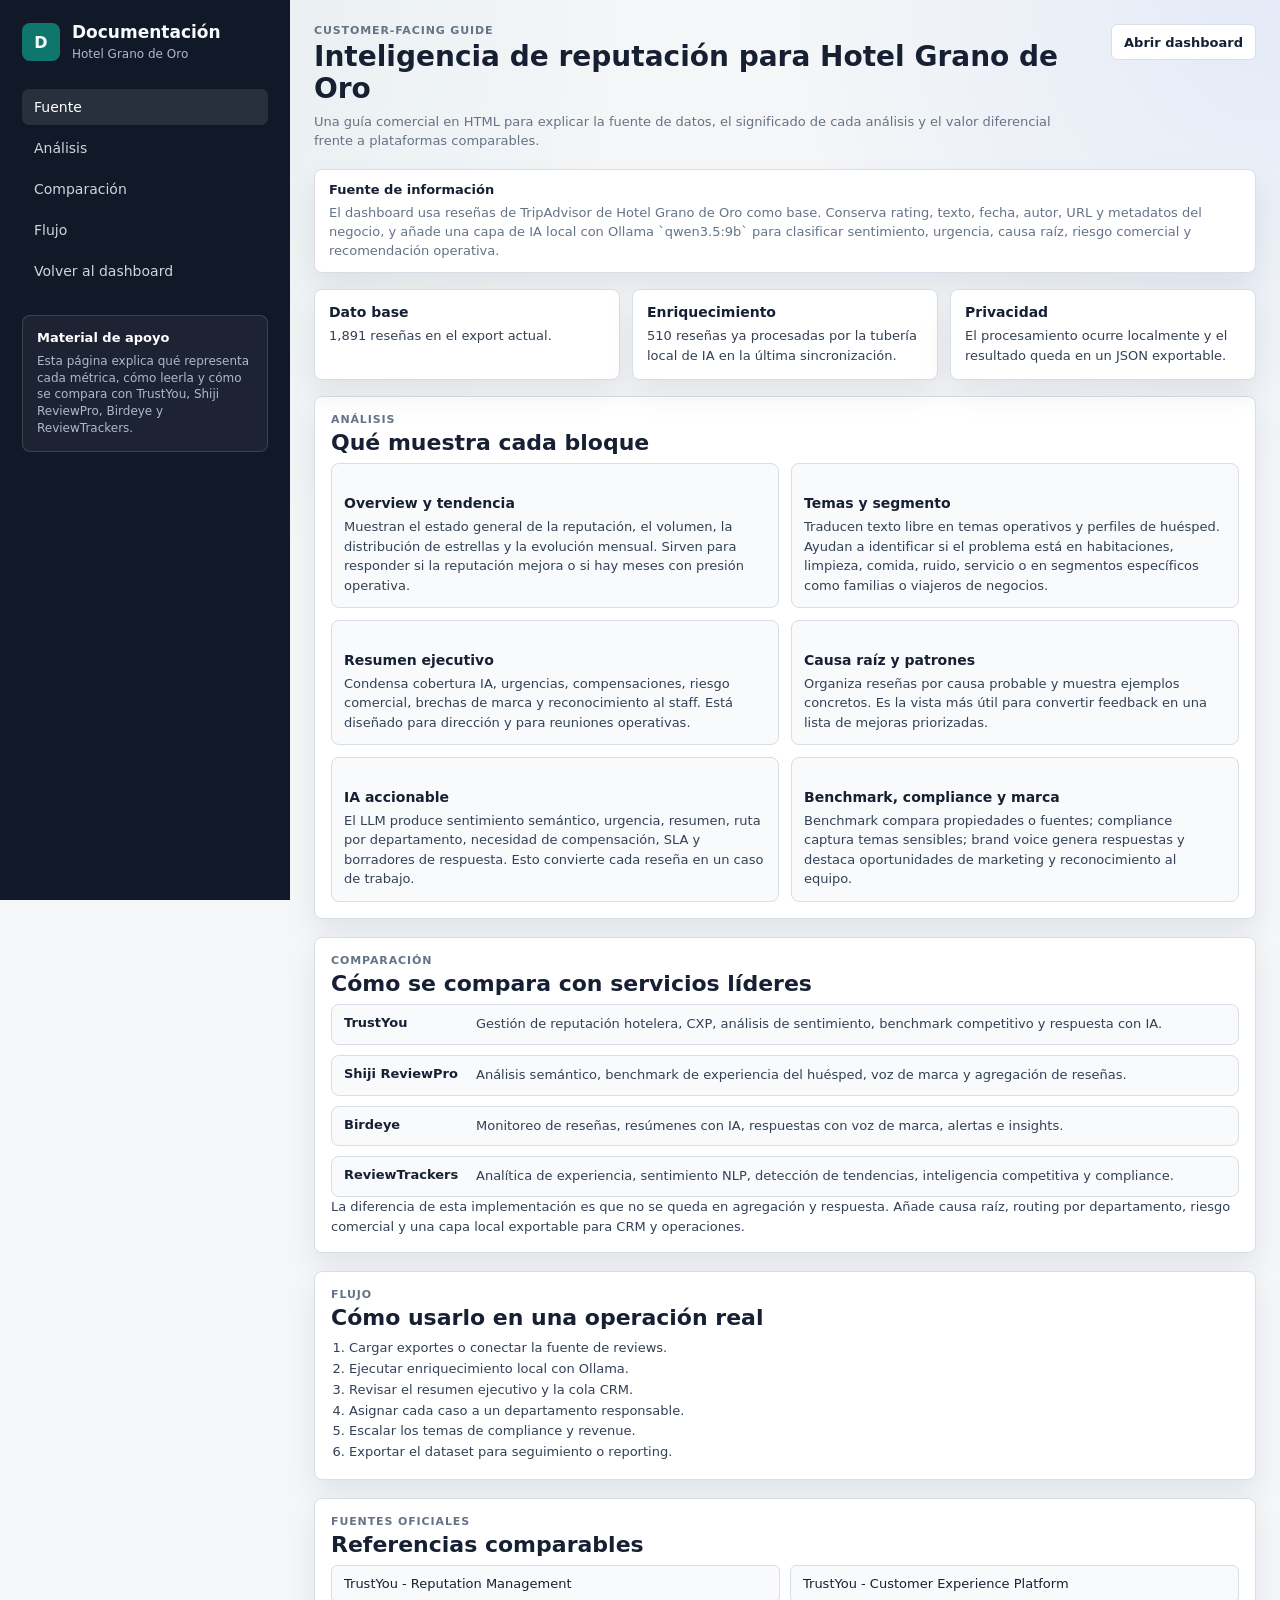
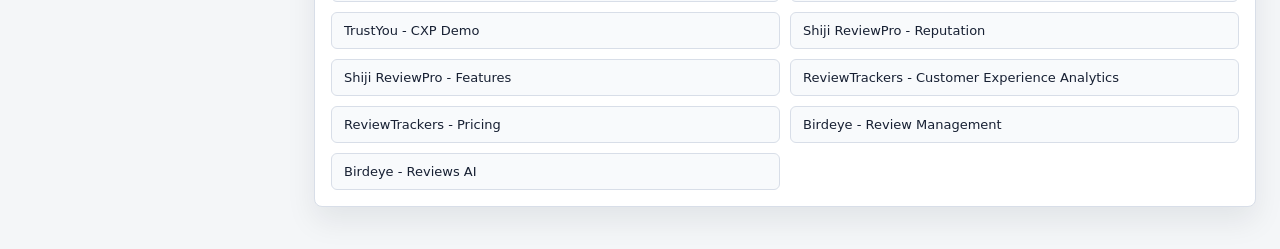
==== documentacion.html @ d66c8432 "Add public documentation page in Spanish" ====
<!doctype html>
<html lang="es">
  <head>
    <meta charset="utf-8" />
    <meta name="viewport" content="width=device-width, initial-scale=1" />
    <title>Documentación - Hotel Grano de Oro Reputation CRM</title>
    <link rel="stylesheet" href="./styles.css" />
  </head>
  <body class="docs-page">
    <aside class="sidebar docs-sidebar">
      <div class="brand">
        <div class="brand-mark">D</div>
        <div>
          <h1>Documentación</h1>
          <p>Hotel Grano de Oro</p>
        </div>
      </div>

      <nav class="nav">
        <a class="active" href="#fuente">Fuente</a>
        <a href="#analisis">Análisis</a>
        <a href="#comparacion">Comparación</a>
        <a href="#flujo">Flujo</a>
        <a href="./index.html">Volver al dashboard</a>
      </nav>

      <section class="sidebar-panel">
        <label>Material de apoyo</label>
        <p>Esta página explica qué representa cada métrica, cómo leerla y cómo se compara con TrustYou, Shiji ReviewPro, Birdeye y ReviewTrackers.</p>
      </section>
    </aside>

    <main class="app-shell docs-shell">
      <header class="topbar docs-topbar">
        <div>
          <p class="eyebrow">Customer-facing guide</p>
          <h2>Inteligencia de reputación para Hotel Grano de Oro</h2>
          <p class="page-summary">Una guía comercial en HTML para explicar la fuente de datos, el significado de cada análisis y el valor diferencial frente a plataformas comparables.</p>
        </div>
        <div class="topbar-actions">
          <a class="inline-link" href="./index.html">Abrir dashboard</a>
        </div>
      </header>

      <section id="fuente" class="section-explainer">
        <strong>Fuente de información</strong>
        <p>El dashboard usa reseñas de TripAdvisor de Hotel Grano de Oro como base. Conserva rating, texto, fecha, autor, URL y metadatos del negocio, y añade una capa de IA local con Ollama `qwen3.5:9b` para clasificar sentimiento, urgencia, causa raíz, riesgo comercial y recomendación operativa.</p>
      </section>

      <section class="docs-grid">
        <article class="docs-card">
          <strong>Dato base</strong>
          <p>1,891 reseñas en el export actual.</p>
        </article>
        <article class="docs-card">
          <strong>Enriquecimiento</strong>
          <p>510 reseñas ya procesadas por la tubería local de IA en la última sincronización.</p>
        </article>
        <article class="docs-card">
          <strong>Privacidad</strong>
          <p>El procesamiento ocurre localmente y el resultado queda en un JSON exportable.</p>
        </article>
      </section>

      <section id="analisis" class="docs-section">
        <div class="docs-section-head">
          <p class="eyebrow">Análisis</p>
          <h3>Qué muestra cada bloque</h3>
        </div>

        <div class="docs-columns">
          <article class="docs-copy">
            <h4>Overview y tendencia</h4>
            <p>Muestran el estado general de la reputación, el volumen, la distribución de estrellas y la evolución mensual. Sirven para responder si la reputación mejora o si hay meses con presión operativa.</p>
          </article>
          <article class="docs-copy">
            <h4>Temas y segmento</h4>
            <p>Traducen texto libre en temas operativos y perfiles de huésped. Ayudan a identificar si el problema está en habitaciones, limpieza, comida, ruido, servicio o en segmentos específicos como familias o viajeros de negocios.</p>
          </article>
          <article class="docs-copy">
            <h4>Resumen ejecutivo</h4>
            <p>Condensa cobertura IA, urgencias, compensaciones, riesgo comercial, brechas de marca y reconocimiento al staff. Está diseñado para dirección y para reuniones operativas.</p>
          </article>
          <article class="docs-copy">
            <h4>Causa raíz y patrones</h4>
            <p>Organiza reseñas por causa probable y muestra ejemplos concretos. Es la vista más útil para convertir feedback en una lista de mejoras priorizadas.</p>
          </article>
          <article class="docs-copy">
            <h4>IA accionable</h4>
            <p>El LLM produce sentimiento semántico, urgencia, resumen, ruta por departamento, necesidad de compensación, SLA y borradores de respuesta. Esto convierte cada reseña en un caso de trabajo.</p>
          </article>
          <article class="docs-copy">
            <h4>Benchmark, compliance y marca</h4>
            <p>Benchmark compara propiedades o fuentes; compliance captura temas sensibles; brand voice genera respuestas y destaca oportunidades de marketing y reconocimiento al equipo.</p>
          </article>
        </div>
      </section>

      <section id="comparacion" class="docs-section">
        <div class="docs-section-head">
          <p class="eyebrow">Comparación</p>
          <h3>Cómo se compara con servicios líderes</h3>
        </div>

        <div class="comparison-list docs-comparison">
          <div class="comparison-row"><span>TrustYou</span><p>Gestión de reputación hotelera, CXP, análisis de sentimiento, benchmark competitivo y respuesta con IA.</p></div>
          <div class="comparison-row"><span>Shiji ReviewPro</span><p>Análisis semántico, benchmark de experiencia del huésped, voz de marca y agregación de reseñas.</p></div>
          <div class="comparison-row"><span>Birdeye</span><p>Monitoreo de reseñas, resúmenes con IA, respuestas con voz de marca, alertas e insights.</p></div>
          <div class="comparison-row"><span>ReviewTrackers</span><p>Analítica de experiencia, sentimiento NLP, detección de tendencias, inteligencia competitiva y compliance.</p></div>
        </div>

        <p class="docs-footnote">La diferencia de esta implementación es que no se queda en agregación y respuesta. Añade causa raíz, routing por departamento, riesgo comercial y una capa local exportable para CRM y operaciones.</p>
      </section>

      <section id="flujo" class="docs-section">
        <div class="docs-section-head">
          <p class="eyebrow">Flujo</p>
          <h3>Cómo usarlo en una operación real</h3>
        </div>

        <ol class="docs-steps">
          <li>Cargar exportes o conectar la fuente de reviews.</li>
          <li>Ejecutar enriquecimiento local con Ollama.</li>
          <li>Revisar el resumen ejecutivo y la cola CRM.</li>
          <li>Asignar cada caso a un departamento responsable.</li>
          <li>Escalar los temas de compliance y revenue.</li>
          <li>Exportar el dataset para seguimiento o reporting.</li>
        </ol>
      </section>

      <section class="docs-section">
        <div class="docs-section-head">
          <p class="eyebrow">Fuentes oficiales</p>
          <h3>Referencias comparables</h3>
        </div>

        <div class="docs-links">
          <a href="https://www.trustyou.com/products/reputation-management" target="_blank" rel="noreferrer">TrustYou - Reputation Management</a>
          <a href="https://www.trustyou.com/products/customer_experience_platform/" target="_blank" rel="noreferrer">TrustYou - Customer Experience Platform</a>
          <a href="https://resources.trustyou.com/request-a-cxp-demo" target="_blank" rel="noreferrer">TrustYou - CXP Demo</a>
          <a href="https://www.shijigroup.com/reviewpro-reputation" target="_blank" rel="noreferrer">Shiji ReviewPro - Reputation</a>
          <a href="https://www.shijigroup.com/reviewpro-reputation/features" target="_blank" rel="noreferrer">Shiji ReviewPro - Features</a>
          <a href="https://www.reviewtrackers.com/social-media-marketing/" target="_blank" rel="noreferrer">ReviewTrackers - Customer Experience Analytics</a>
          <a href="https://www.reviewtrackers.com/plans/" target="_blank" rel="noreferrer">ReviewTrackers - Pricing</a>
          <a href="https://birdeye.com/review-management/" target="_blank" rel="noreferrer">Birdeye - Review Management</a>
          <a href="https://birdeye.com/reviews/" target="_blank" rel="noreferrer">Birdeye - Reviews AI</a>
        </div>
      </section>
    </main>
  </body>
</html>
---- styles.css ----
:root {
  --bg: #f4f6f8;
  --panel: #ffffff;
  --ink: #172033;
  --muted: #657386;
  --line: #d8dee8;
  --green: #0f766e;
  --blue: #2563eb;
  --amber: #b7791f;
  --red: #b42318;
  --shadow: 0 14px 30px rgba(15, 23, 42, 0.08);
}

* {
  box-sizing: border-box;
}

body {
  margin: 0;
  min-height: 100vh;
  background: var(--bg);
  color: var(--ink);
  font-family: Inter, ui-sans-serif, system-ui, -apple-system, BlinkMacSystemFont, "Segoe UI", sans-serif;
}

button,
input,
select {
  font: inherit;
}

.sidebar {
  position: fixed;
  inset: 0 auto 0 0;
  width: 276px;
  padding: 22px;
  background: #111827;
  color: #f8fafc;
  overflow-y: auto;
}

.brand {
  display: flex;
  align-items: center;
  gap: 12px;
  margin-bottom: 26px;
}

.brand-mark {
  display: grid;
  place-items: center;
  width: 38px;
  height: 38px;
  border-radius: 8px;
  background: #0f766e;
  font-weight: 800;
}

.brand h1 {
  margin: 0;
  font-size: 17px;
}

.brand p,
.sidebar-panel p {
  margin: 4px 0 0;
  color: #aeb9c8;
  font-size: 12px;
  line-height: 1.4;
}

.nav {
  display: grid;
  gap: 5px;
  margin-bottom: 26px;
}

.nav a {
  color: #cdd5e1;
  text-decoration: none;
  padding: 10px 12px;
  border-radius: 7px;
  font-size: 14px;
}

.nav a.active,
.nav a:hover {
  color: #ffffff;
  background: rgba(255, 255, 255, 0.1);
}

.sidebar-panel {
  padding: 14px;
  margin-top: 14px;
  border: 1px solid rgba(255, 255, 255, 0.14);
  border-radius: 8px;
  background: rgba(255, 255, 255, 0.05);
}

.sidebar-panel label {
  display: block;
  margin-bottom: 8px;
  color: #ffffff;
  font-size: 13px;
  font-weight: 700;
}

.sidebar-panel input {
  width: 100%;
  min-width: 0;
  border: 1px solid rgba(255, 255, 255, 0.16);
  border-radius: 6px;
  padding: 9px;
  background: #0b1220;
  color: #ffffff;
  font-size: 12px;
}

.sidebar-panel button,
.topbar-actions button {
  width: 100%;
  margin-top: 10px;
  border: 0;
  border-radius: 6px;
  padding: 10px 12px;
  background: var(--green);
  color: #ffffff;
  cursor: pointer;
}

.app-shell {
  margin-left: 276px;
  padding: 24px;
}

.topbar {
  display: flex;
  align-items: center;
  justify-content: space-between;
  gap: 18px;
  margin-bottom: 18px;
}

.eyebrow {
  margin: 0 0 4px;
  color: var(--muted);
  font-size: 11px;
  font-weight: 800;
  letter-spacing: 0.08em;
  text-transform: uppercase;
}

.topbar h2 {
  margin: 0;
  font-size: 28px;
  line-height: 1.15;
}

.page-summary {
  max-width: 760px;
  margin: 8px 0 0;
  color: var(--muted);
  font-size: 13px;
  line-height: 1.45;
}

.topbar-actions {
  display: flex;
  align-items: center;
  gap: 10px;
}

.topbar-actions button {
  width: auto;
  margin-top: 0;
  background: #ffffff;
  color: var(--ink);
  border: 1px solid var(--line);
}

.status-pill,
.panel-note {
  display: inline-flex;
  align-items: center;
  min-height: 28px;
  border: 1px solid var(--line);
  border-radius: 999px;
  padding: 4px 10px;
  background: #ffffff;
  color: var(--muted);
  font-size: 12px;
  white-space: nowrap;
}

.filters {
  display: grid;
  grid-template-columns: 1fr 1fr 1fr 1fr 1fr 2fr;
  gap: 12px;
  padding: 14px;
  margin-bottom: 16px;
  border: 1px solid var(--line);
  border-radius: 8px;
  background: var(--panel);
}

.filters label {
  display: grid;
  gap: 6px;
  color: var(--muted);
  font-size: 12px;
  font-weight: 700;
}

.filters select,
.filters input {
  width: 100%;
  border: 1px solid var(--line);
  border-radius: 6px;
  padding: 9px 10px;
  color: var(--ink);
  background: #ffffff;
}

.metric-grid {
  display: grid;
  grid-template-columns: repeat(4, minmax(0, 1fr));
  gap: 12px;
  margin-bottom: 16px;
}

.section-explainer {
  border: 1px solid var(--line);
  border-radius: 8px;
  padding: 12px 14px;
  margin-bottom: 16px;
  background: #ffffff;
  box-shadow: var(--shadow);
}

.section-explainer strong {
  display: block;
  color: var(--ink);
  font-size: 13px;
  line-height: 1.3;
}

.section-explainer p {
  margin: 5px 0 0;
  color: var(--muted);
  font-size: 13px;
  line-height: 1.45;
}

.metric-card,
.panel,
.workflow-card {
  border: 1px solid var(--line);
  border-radius: 8px;
  background: var(--panel);
  box-shadow: var(--shadow);
}

.metric-card {
  min-height: 120px;
  padding: 15px;
  border-top: 4px solid var(--blue);
}

.metric-card.good {
  border-top-color: var(--green);
}

.metric-card.warn {
  border-top-color: var(--amber);
}

.metric-card.risk {
  border-top-color: var(--red);
}

.metric-card span {
  display: block;
  color: var(--muted);
  font-size: 12px;
  font-weight: 800;
  letter-spacing: 0.04em;
  text-transform: uppercase;
}

.metric-card strong {
  display: block;
  margin-top: 10px;
  font-size: 32px;
  line-height: 1;
}

.metric-card small {
  display: block;
  margin-top: 9px;
  color: var(--muted);
  font-size: 12px;
}

.layout-grid {
  display: grid;
  grid-template-columns: minmax(0, 1fr) minmax(360px, 0.52fr);
  gap: 16px;
  margin-bottom: 16px;
}

.reviews-layout {
  grid-template-columns: minmax(360px, 0.45fr) minmax(0, 1fr);
}

.panel {
  padding: 16px;
}

.panel-heading {
  display: flex;
  justify-content: space-between;
  gap: 14px;
  align-items: flex-start;
  margin-bottom: 12px;
}

.panel h3 {
  margin: 0;
  font-size: 18px;
}

.panel-description {
  max-width: 720px;
  margin: 6px 0 0;
  color: var(--muted);
  font-size: 12px;
  line-height: 1.45;
}

.panel-description.tight {
  margin-top: -4px;
  margin-bottom: 10px;
}

.inline-link {
  display: inline-flex;
  align-items: center;
  justify-content: center;
  min-height: 36px;
  padding: 0 12px;
  border: 1px solid var(--line);
  border-radius: 6px;
  background: #ffffff;
  color: var(--ink);
  font-size: 13px;
  font-weight: 700;
  text-decoration: none;
  white-space: nowrap;
}

.source-grid {
  display: grid;
  grid-template-columns: repeat(3, minmax(0, 1fr));
  gap: 12px;
}

.source-card {
  border: 1px solid var(--line);
  border-radius: 8px;
  padding: 12px;
  background: #f8fafc;
}

.source-card strong {
  display: block;
  margin-bottom: 6px;
  font-size: 14px;
}

.source-card p {
  margin: 0;
  color: #334155;
  font-size: 13px;
  line-height: 1.45;
}

.comparison-list {
  display: grid;
  gap: 10px;
}

.comparison-row {
  display: grid;
  grid-template-columns: 120px minmax(0, 1fr);
  gap: 12px;
  align-items: start;
  padding: 10px 12px;
  border: 1px solid var(--line);
  border-radius: 8px;
  background: #f8fafc;
}

.comparison-row span {
  color: var(--ink);
  font-size: 13px;
  font-weight: 800;
}

.comparison-row p {
  margin: 0;
  color: #334155;
  font-size: 13px;
  line-height: 1.45;
}

.panel-heading.compact {
  margin-top: 8px;
  margin-bottom: 8px;
}

.panel-divider {
  height: 1px;
  margin: 14px 0;
  background: var(--line);
}

.bar-row {
  display: grid;
  grid-template-columns: 92px minmax(0, 1fr) 60px;
  gap: 10px;
  align-items: center;
  padding: 8px 0;
}

.bar-label,
.bar-value {
  color: #334155;
  font-size: 13px;
}

.bar-value {
  text-align: right;
}

.bar-track {
  height: 10px;
  border-radius: 999px;
  overflow: hidden;
  background: #e7ebf0;
}

.bar-fill {
  height: 100%;
  border-radius: inherit;
  background: var(--blue);
}

.bar-fill.good {
  background: var(--green);
}

.bar-fill.warn {
  background: var(--amber);
}

.bar-fill.risk {
  background: var(--red);
}

.timeline {
  display: flex;
  align-items: flex-end;
  min-height: 220px;
  gap: 8px;
  padding-top: 18px;
}

.timeline-item {
  flex: 1;
  display: grid;
  align-content: end;
  gap: 6px;
  min-width: 0;
  text-align: center;
}

.timeline-rating {
  color: var(--muted);
  font-size: 11px;
}

.timeline-bar {
  min-height: 4px;
  border-radius: 5px 5px 0 0;
  background: var(--green);
}

.timeline-label {
  color: var(--muted);
  font-size: 10px;
  white-space: nowrap;
}

.workflow-grid {
  display: grid;
  grid-template-columns: repeat(4, minmax(0, 1fr));
  gap: 16px;
  margin-bottom: 16px;
}

.workflow-card {
  padding: 16px;
}

.workflow-card span {
  display: block;
  color: var(--muted);
  font-size: 12px;
  font-weight: 800;
  letter-spacing: 0.04em;
  text-transform: uppercase;
}

.workflow-card strong {
  display: block;
  margin-top: 8px;
  font-size: 28px;
}

.workflow-card p {
  margin: 8px 0 0;
  color: var(--muted);
  font-size: 13px;
  line-height: 1.4;
}

.review-list {
  display: grid;
  gap: 10px;
}

.review-card {
  border-left: 4px solid var(--red);
  border-radius: 8px;
  padding: 12px;
  background: #fff7f5;
}

.review-card strong {
  display: block;
  margin: 5px 0;
}

.review-card p {
  margin: 0;
  color: #334155;
  font-size: 13px;
  line-height: 1.45;
}

.review-card small {
  color: var(--muted);
  font-size: 12px;
}

.tag-row {
  display: flex;
  align-items: center;
  flex-wrap: wrap;
  gap: 6px;
  margin: 8px 0;
}

.tag,
.sentiment-pill,
.urgency-pill {
  display: inline-flex;
  align-items: center;
  min-height: 23px;
  border-radius: 999px;
  padding: 3px 8px;
  background: #eef2f7;
  color: #334155;
  font-size: 11px;
  font-weight: 800;
  line-height: 1;
  text-transform: uppercase;
}

.tag.good {
  background: #def7ec;
  color: var(--green);
}

.tag.warn {
  background: #fff1d6;
  color: #9a5f00;
}

.tag.risk,
.tag.danger {
  background: #ffe4e0;
  color: var(--red);
}

.sentiment-pill.positive {
  background: #def7ec;
  color: #0f766e;
}

.sentiment-pill.negative {
  background: #ffe4e0;
  color: #b42318;
}

.sentiment-pill.mixed {
  background: #fff1d6;
  color: #9a5f00;
}

.sentiment-pill.neutral {
  background: #e7ebf0;
  color: #475569;
}

.urgency-pill.high {
  background: #b42318;
  color: #ffffff;
}

.urgency-pill.medium {
  background: #b7791f;
  color: #ffffff;
}

.urgency-pill.low {
  background: #dcefed;
  color: #0f766e;
}

.ai-note {
  margin-top: 8px !important;
  color: #172033 !important;
}

.insight-list {
  display: grid;
  gap: 10px;
}

.insight-item {
  border: 1px solid var(--line);
  border-radius: 8px;
  padding: 12px;
  background: #f8fafc;
}

.insight-item strong {
  display: block;
  margin-top: 6px;
  font-size: 14px;
}

.insight-item p {
  margin: 8px 0 0;
  color: #334155;
  font-size: 13px;
  line-height: 1.45;
}

.brief-grid {
  display: grid;
  grid-template-columns: repeat(3, minmax(0, 1fr));
  gap: 10px;
}

.brief-card {
  min-height: 94px;
  border: 1px solid var(--line);
  border-radius: 8px;
  padding: 12px;
  background: #f8fafc;
}

.brief-card span,
.brief-card small {
  display: block;
  color: var(--muted);
  font-size: 11px;
  font-weight: 800;
  letter-spacing: 0.04em;
  text-transform: uppercase;
}

.brief-card strong {
  display: block;
  margin: 8px 0 7px;
  font-size: 24px;
  line-height: 1;
}

.brief-narrative {
  margin: 12px 0 0;
  color: #334155;
  font-size: 14px;
  line-height: 1.5;
}

.compact-list,
.action-grid,
.recognition-list {
  display: grid;
  gap: 10px;
}

.action-grid {
  grid-template-columns: repeat(2, minmax(0, 1fr));
}

.compact-card,
.action-card {
  border: 1px solid var(--line);
  border-radius: 8px;
  padding: 12px;
  background: #f8fafc;
}

.action-card {
  border-left: 4px solid var(--blue);
}

.action-card:has(.urgency-pill.high) {
  border-left-color: var(--red);
}

.action-card:has(.urgency-pill.medium) {
  border-left-color: var(--amber);
}

.action-topline {
  display: flex;
  flex-wrap: wrap;
  gap: 6px;
  margin-bottom: 8px;
}

.compact-card strong,
.action-card strong {
  display: block;
  margin: 5px 0 7px;
  font-size: 14px;
}

.compact-card p,
.action-card p {
  margin: 0;
  color: #334155;
  font-size: 13px;
  line-height: 1.45;
}

.action-card small {
  display: block;
  margin-top: 8px;
  color: var(--muted);
  font-size: 12px;
}

.split-grid {
  display: grid;
  grid-template-columns: minmax(0, 1fr) minmax(280px, 0.7fr);
  gap: 14px;
}

.recognition-row {
  display: grid;
  grid-template-columns: minmax(0, 1fr) 44px;
  gap: 10px;
  align-items: center;
  border: 1px solid var(--line);
  border-radius: 8px;
  padding: 10px 12px;
  background: #f8fafc;
}

.recognition-row span {
  min-width: 0;
  color: #334155;
  font-size: 13px;
}

.recognition-row strong {
  color: var(--green);
  text-align: right;
}

.panel h4 {
  margin: 0 0 10px;
  font-size: 14px;
}

.table-wrap {
  overflow: auto;
  max-height: 520px;
  border: 1px solid var(--line);
  border-radius: 8px;
}

.table-wrap.short {
  max-height: 320px;
}

table {
  width: 100%;
  border-collapse: collapse;
  min-width: 760px;
}

th,
td {
  padding: 10px 12px;
  border-bottom: 1px solid var(--line);
  text-align: left;
  font-size: 13px;
  vertical-align: top;
}

th {
  position: sticky;
  top: 0;
  background: #f8fafc;
  color: var(--muted);
  font-size: 11px;
  letter-spacing: 0.04em;
  text-transform: uppercase;
}

.empty-state {
  color: var(--muted);
  padding: 18px;
}

.docs-page {
  background:
    radial-gradient(circle at top left, rgba(15, 118, 110, 0.08), transparent 28%),
    radial-gradient(circle at top right, rgba(37, 99, 235, 0.08), transparent 22%),
    var(--bg);
}

.docs-sidebar {
  width: 290px;
}

.docs-shell {
  margin-left: 290px;
}

.docs-topbar {
  align-items: flex-start;
}

.docs-grid {
  display: grid;
  grid-template-columns: repeat(3, minmax(0, 1fr));
  gap: 12px;
  margin-bottom: 16px;
}

.docs-card {
  border: 1px solid var(--line);
  border-radius: 8px;
  padding: 14px;
  background: #ffffff;
  box-shadow: var(--shadow);
}

.docs-card strong,
.docs-copy h4 {
  display: block;
  margin-bottom: 6px;
  font-size: 14px;
}

.docs-card p,
.docs-copy p,
.docs-footnote {
  margin: 0;
  color: #334155;
  font-size: 13px;
  line-height: 1.5;
}

.docs-section {
  margin-bottom: 18px;
  padding: 16px;
  border: 1px solid var(--line);
  border-radius: 8px;
  background: #ffffff;
  box-shadow: var(--shadow);
}

.docs-section-head h3 {
  margin: 0 0 8px;
  font-size: 22px;
}

.docs-columns {
  display: grid;
  grid-template-columns: repeat(2, minmax(0, 1fr));
  gap: 12px;
}

.docs-copy {
  border: 1px solid var(--line);
  border-radius: 8px;
  padding: 12px;
  background: #f8fafc;
}

.docs-comparison {
  margin-top: 8px;
}

.docs-steps {
  margin: 8px 0 0;
  padding-left: 18px;
  color: #334155;
  font-size: 13px;
  line-height: 1.6;
}

.docs-links {
  display: grid;
  grid-template-columns: repeat(2, minmax(0, 1fr));
  gap: 10px;
}

.docs-links a {
  display: block;
  padding: 10px 12px;
  border: 1px solid var(--line);
  border-radius: 6px;
  background: #f8fafc;
  color: var(--ink);
  text-decoration: none;
  font-size: 13px;
}

@media (max-width: 1100px) {
  .sidebar {
    position: static;
    width: auto;
  }

  .app-shell {
    margin-left: 0;
  }

  .filters,
  .metric-grid,
  .layout-grid,
  .reviews-layout,
  .workflow-grid,
  .brief-grid,
  .action-grid,
  .split-grid,
  .source-grid,
  .docs-grid,
  .docs-columns,
  .docs-links {
    grid-template-columns: 1fr;
  }

  .docs-sidebar {
    width: auto;
  }

  .docs-shell {
    margin-left: 0;
  }

  .topbar,
  .topbar-actions {
    align-items: flex-start;
    flex-direction: column;
  }
}
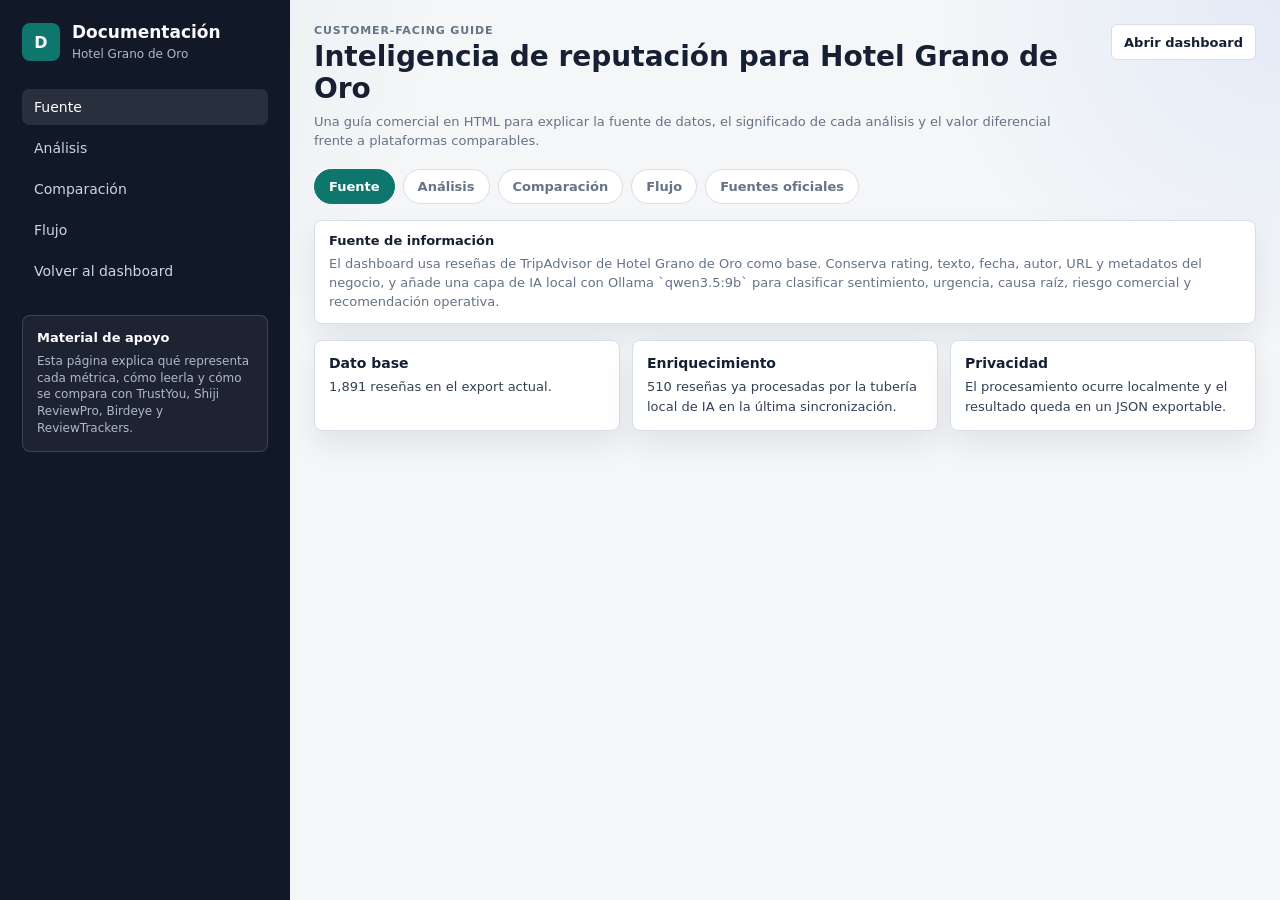
==== commit 20cd48d9: "Split documentation into tabs" ====
--- a/documentacion.html
+++ b/documentacion.html
@@ -42,110 +42,168 @@
         </div>
       </header>
 
-      <section id="fuente" class="section-explainer">
-        <strong>Fuente de información</strong>
-        <p>El dashboard usa reseñas de TripAdvisor de Hotel Grano de Oro como base. Conserva rating, texto, fecha, autor, URL y metadatos del negocio, y añade una capa de IA local con Ollama `qwen3.5:9b` para clasificar sentimiento, urgencia, causa raíz, riesgo comercial y recomendación operativa.</p>
-      </section>
-
-      <section class="docs-grid">
-        <article class="docs-card">
-          <strong>Dato base</strong>
-          <p>1,891 reseñas en el export actual.</p>
-        </article>
-        <article class="docs-card">
-          <strong>Enriquecimiento</strong>
-          <p>510 reseñas ya procesadas por la tubería local de IA en la última sincronización.</p>
-        </article>
-        <article class="docs-card">
-          <strong>Privacidad</strong>
-          <p>El procesamiento ocurre localmente y el resultado queda en un JSON exportable.</p>
-        </article>
-      </section>
-
-      <section id="analisis" class="docs-section">
-        <div class="docs-section-head">
-          <p class="eyebrow">Análisis</p>
-          <h3>Qué muestra cada bloque</h3>
-        </div>
-
-        <div class="docs-columns">
-          <article class="docs-copy">
-            <h4>Overview y tendencia</h4>
-            <p>Muestran el estado general de la reputación, el volumen, la distribución de estrellas y la evolución mensual. Sirven para responder si la reputación mejora o si hay meses con presión operativa.</p>
+      <div class="docs-tabs" role="tablist" aria-label="Secciones de documentación">
+        <button class="docs-tab active" type="button" role="tab" aria-selected="true" aria-controls="tab-fuente" data-tab="fuente">Fuente</button>
+        <button class="docs-tab" type="button" role="tab" aria-selected="false" aria-controls="tab-analisis" data-tab="analisis">Análisis</button>
+        <button class="docs-tab" type="button" role="tab" aria-selected="false" aria-controls="tab-comparacion" data-tab="comparacion">Comparación</button>
+        <button class="docs-tab" type="button" role="tab" aria-selected="false" aria-controls="tab-flujo" data-tab="flujo">Flujo</button>
+        <button class="docs-tab" type="button" role="tab" aria-selected="false" aria-controls="tab-fuentes" data-tab="fuentes">Fuentes oficiales</button>
+      </div>
+
+      <section id="tab-fuente" class="docs-tabpanel active" role="tabpanel">
+        <section id="fuente" class="section-explainer">
+          <strong>Fuente de información</strong>
+          <p>El dashboard usa reseñas de TripAdvisor de Hotel Grano de Oro como base. Conserva rating, texto, fecha, autor, URL y metadatos del negocio, y añade una capa de IA local con Ollama `qwen3.5:9b` para clasificar sentimiento, urgencia, causa raíz, riesgo comercial y recomendación operativa.</p>
+        </section>
+
+        <section class="docs-grid">
+          <article class="docs-card">
+            <strong>Dato base</strong>
+            <p>1,891 reseñas en el export actual.</p>
           </article>
-          <article class="docs-copy">
-            <h4>Temas y segmento</h4>
-            <p>Traducen texto libre en temas operativos y perfiles de huésped. Ayudan a identificar si el problema está en habitaciones, limpieza, comida, ruido, servicio o en segmentos específicos como familias o viajeros de negocios.</p>
+          <article class="docs-card">
+            <strong>Enriquecimiento</strong>
+            <p>510 reseñas ya procesadas por la tubería local de IA en la última sincronización.</p>
           </article>
-          <article class="docs-copy">
-            <h4>Resumen ejecutivo</h4>
-            <p>Condensa cobertura IA, urgencias, compensaciones, riesgo comercial, brechas de marca y reconocimiento al staff. Está diseñado para dirección y para reuniones operativas.</p>
+          <article class="docs-card">
+            <strong>Privacidad</strong>
+            <p>El procesamiento ocurre localmente y el resultado queda en un JSON exportable.</p>
           </article>
-          <article class="docs-copy">
-            <h4>Causa raíz y patrones</h4>
-            <p>Organiza reseñas por causa probable y muestra ejemplos concretos. Es la vista más útil para convertir feedback en una lista de mejoras priorizadas.</p>
-          </article>
-          <article class="docs-copy">
-            <h4>IA accionable</h4>
-            <p>El LLM produce sentimiento semántico, urgencia, resumen, ruta por departamento, necesidad de compensación, SLA y borradores de respuesta. Esto convierte cada reseña en un caso de trabajo.</p>
-          </article>
-          <article class="docs-copy">
-            <h4>Benchmark, compliance y marca</h4>
-            <p>Benchmark compara propiedades o fuentes; compliance captura temas sensibles; brand voice genera respuestas y destaca oportunidades de marketing y reconocimiento al equipo.</p>
-          </article>
-        </div>
-      </section>
-
-      <section id="comparacion" class="docs-section">
-        <div class="docs-section-head">
-          <p class="eyebrow">Comparación</p>
-          <h3>Cómo se compara con servicios líderes</h3>
-        </div>
-
-        <div class="comparison-list docs-comparison">
-          <div class="comparison-row"><span>TrustYou</span><p>Gestión de reputación hotelera, CXP, análisis de sentimiento, benchmark competitivo y respuesta con IA.</p></div>
-          <div class="comparison-row"><span>Shiji ReviewPro</span><p>Análisis semántico, benchmark de experiencia del huésped, voz de marca y agregación de reseñas.</p></div>
-          <div class="comparison-row"><span>Birdeye</span><p>Monitoreo de reseñas, resúmenes con IA, respuestas con voz de marca, alertas e insights.</p></div>
-          <div class="comparison-row"><span>ReviewTrackers</span><p>Analítica de experiencia, sentimiento NLP, detección de tendencias, inteligencia competitiva y compliance.</p></div>
-        </div>
-
-        <p class="docs-footnote">La diferencia de esta implementación es que no se queda en agregación y respuesta. Añade causa raíz, routing por departamento, riesgo comercial y una capa local exportable para CRM y operaciones.</p>
-      </section>
-
-      <section id="flujo" class="docs-section">
-        <div class="docs-section-head">
-          <p class="eyebrow">Flujo</p>
-          <h3>Cómo usarlo en una operación real</h3>
-        </div>
-
-        <ol class="docs-steps">
-          <li>Cargar exportes o conectar la fuente de reviews.</li>
-          <li>Ejecutar enriquecimiento local con Ollama.</li>
-          <li>Revisar el resumen ejecutivo y la cola CRM.</li>
-          <li>Asignar cada caso a un departamento responsable.</li>
-          <li>Escalar los temas de compliance y revenue.</li>
-          <li>Exportar el dataset para seguimiento o reporting.</li>
-        </ol>
-      </section>
-
-      <section class="docs-section">
-        <div class="docs-section-head">
-          <p class="eyebrow">Fuentes oficiales</p>
-          <h3>Referencias comparables</h3>
-        </div>
-
-        <div class="docs-links">
-          <a href="https://www.trustyou.com/products/reputation-management" target="_blank" rel="noreferrer">TrustYou - Reputation Management</a>
-          <a href="https://www.trustyou.com/products/customer_experience_platform/" target="_blank" rel="noreferrer">TrustYou - Customer Experience Platform</a>
-          <a href="https://resources.trustyou.com/request-a-cxp-demo" target="_blank" rel="noreferrer">TrustYou - CXP Demo</a>
-          <a href="https://www.shijigroup.com/reviewpro-reputation" target="_blank" rel="noreferrer">Shiji ReviewPro - Reputation</a>
-          <a href="https://www.shijigroup.com/reviewpro-reputation/features" target="_blank" rel="noreferrer">Shiji ReviewPro - Features</a>
-          <a href="https://www.reviewtrackers.com/social-media-marketing/" target="_blank" rel="noreferrer">ReviewTrackers - Customer Experience Analytics</a>
-          <a href="https://www.reviewtrackers.com/plans/" target="_blank" rel="noreferrer">ReviewTrackers - Pricing</a>
-          <a href="https://birdeye.com/review-management/" target="_blank" rel="noreferrer">Birdeye - Review Management</a>
-          <a href="https://birdeye.com/reviews/" target="_blank" rel="noreferrer">Birdeye - Reviews AI</a>
-        </div>
+        </section>
+      </section>
+
+      <section id="tab-analisis" class="docs-tabpanel" role="tabpanel" hidden>
+        <section id="analisis" class="docs-section">
+          <div class="docs-section-head">
+            <p class="eyebrow">Análisis</p>
+            <h3>Qué muestra cada bloque</h3>
+          </div>
+
+          <div class="docs-columns">
+            <article class="docs-copy">
+              <h4>Overview y tendencia</h4>
+              <p>Muestran el estado general de la reputación, el volumen, la distribución de estrellas y la evolución mensual. Sirven para responder si la reputación mejora o si hay meses con presión operativa.</p>
+            </article>
+            <article class="docs-copy">
+              <h4>Temas y segmento</h4>
+              <p>Traducen texto libre en temas operativos y perfiles de huésped. Ayudan a identificar si el problema está en habitaciones, limpieza, comida, ruido, servicio o en segmentos específicos como familias o viajeros de negocios.</p>
+            </article>
+            <article class="docs-copy">
+              <h4>Resumen ejecutivo</h4>
+              <p>Condensa cobertura IA, urgencias, compensaciones, riesgo comercial, brechas de marca y reconocimiento al staff. Está diseñado para dirección y para reuniones operativas.</p>
+            </article>
+            <article class="docs-copy">
+              <h4>Causa raíz y patrones</h4>
+              <p>Organiza reseñas por causa probable y muestra ejemplos concretos. Es la vista más útil para convertir feedback en una lista de mejoras priorizadas.</p>
+            </article>
+            <article class="docs-copy">
+              <h4>IA accionable</h4>
+              <p>El LLM produce sentimiento semántico, urgencia, resumen, ruta por departamento, necesidad de compensación, SLA y borradores de respuesta. Esto convierte cada reseña en un caso de trabajo.</p>
+            </article>
+            <article class="docs-copy">
+              <h4>Benchmark, compliance y marca</h4>
+              <p>Benchmark compara propiedades o fuentes; compliance captura temas sensibles; brand voice genera respuestas y destaca oportunidades de marketing y reconocimiento al equipo.</p>
+            </article>
+          </div>
+        </section>
+      </section>
+
+      <section id="tab-comparacion" class="docs-tabpanel" role="tabpanel" hidden>
+        <section id="comparacion" class="docs-section">
+          <div class="docs-section-head">
+            <p class="eyebrow">Comparación</p>
+            <h3>Cómo se compara con servicios líderes</h3>
+          </div>
+
+          <div class="comparison-list docs-comparison">
+            <div class="comparison-row"><span>TrustYou</span><p>Gestión de reputación hotelera, CXP, análisis de sentimiento, benchmark competitivo y respuesta con IA.</p></div>
+            <div class="comparison-row"><span>Shiji ReviewPro</span><p>Análisis semántico, benchmark de experiencia del huésped, voz de marca y agregación de reseñas.</p></div>
+            <div class="comparison-row"><span>Birdeye</span><p>Monitoreo de reseñas, resúmenes con IA, respuestas con voz de marca, alertas e insights.</p></div>
+            <div class="comparison-row"><span>ReviewTrackers</span><p>Analítica de experiencia, sentimiento NLP, detección de tendencias, inteligencia competitiva y compliance.</p></div>
+          </div>
+
+          <p class="docs-footnote">La diferencia de esta implementación es que no se queda en agregación y respuesta. Añade causa raíz, routing por departamento, riesgo comercial y una capa local exportable para CRM y operaciones.</p>
+        </section>
+      </section>
+
+      <section id="tab-flujo" class="docs-tabpanel" role="tabpanel" hidden>
+        <section id="flujo" class="docs-section">
+          <div class="docs-section-head">
+            <p class="eyebrow">Flujo</p>
+            <h3>Cómo usarlo en una operación real</h3>
+          </div>
+
+          <ol class="docs-steps">
+            <li>Cargar exportes o conectar la fuente de reviews.</li>
+            <li>Ejecutar enriquecimiento local con Ollama.</li>
+            <li>Revisar el resumen ejecutivo y la cola CRM.</li>
+            <li>Asignar cada caso a un departamento responsable.</li>
+            <li>Escalar los temas de compliance y revenue.</li>
+            <li>Exportar el dataset para seguimiento o reporting.</li>
+          </ol>
+        </section>
+      </section>
+
+      <section id="tab-fuentes" class="docs-tabpanel" role="tabpanel" hidden>
+        <section class="docs-section">
+          <div class="docs-section-head">
+            <p class="eyebrow">Fuentes oficiales</p>
+            <h3>Referencias comparables</h3>
+          </div>
+
+          <div class="docs-links">
+            <a href="https://www.trustyou.com/products/reputation-management" target="_blank" rel="noreferrer">TrustYou - Reputation Management</a>
+            <a href="https://www.trustyou.com/products/customer_experience_platform/" target="_blank" rel="noreferrer">TrustYou - Customer Experience Platform</a>
+            <a href="https://resources.trustyou.com/request-a-cxp-demo" target="_blank" rel="noreferrer">TrustYou - CXP Demo</a>
+            <a href="https://www.shijigroup.com/reviewpro-reputation" target="_blank" rel="noreferrer">Shiji ReviewPro - Reputation</a>
+            <a href="https://www.shijigroup.com/reviewpro-reputation/features" target="_blank" rel="noreferrer">Shiji ReviewPro - Features</a>
+            <a href="https://www.reviewtrackers.com/social-media-marketing/" target="_blank" rel="noreferrer">ReviewTrackers - Customer Experience Analytics</a>
+            <a href="https://www.reviewtrackers.com/plans/" target="_blank" rel="noreferrer">ReviewTrackers - Pricing</a>
+            <a href="https://birdeye.com/review-management/" target="_blank" rel="noreferrer">Birdeye - Review Management</a>
+            <a href="https://birdeye.com/reviews/" target="_blank" rel="noreferrer">Birdeye - Reviews AI</a>
+          </div>
+        </section>
       </section>
     </main>
+    <script>
+      const tabs = Array.from(document.querySelectorAll('.docs-tab'));
+      const panels = Array.from(document.querySelectorAll('.docs-tabpanel'));
+
+      function activateTab(name) {
+        tabs.forEach((tab) => {
+          const active = tab.dataset.tab === name;
+          tab.classList.toggle('active', active);
+          tab.setAttribute('aria-selected', String(active));
+          tab.tabIndex = active ? 0 : -1;
+        });
+
+        panels.forEach((panel) => {
+          const active = panel.id === `tab-${name}`;
+          panel.classList.toggle('active', active);
+          panel.hidden = !active;
+        });
+
+        const target = document.getElementById(`tab-${name}`);
+        if (target) {
+          target.scrollIntoView({ behavior: 'smooth', block: 'start' });
+        }
+      }
+
+      tabs.forEach((tab) => {
+        tab.addEventListener('click', () => activateTab(tab.dataset.tab));
+      });
+
+      window.addEventListener('hashchange', () => {
+        const hash = window.location.hash.replace('#', '');
+        if (hash === 'fuente' || hash === 'analisis' || hash === 'comparacion' || hash === 'flujo') {
+          activateTab(hash);
+        }
+      });
+
+      const initial = window.location.hash.replace('#', '');
+      if (['fuente', 'analisis', 'comparacion', 'flujo'].includes(initial)) {
+        activateTab(initial);
+      }
+    </script>
   </body>
 </html>
--- a/styles.css
+++ b/styles.css
@@ -859,6 +859,38 @@
   align-items: flex-start;
 }
 
+.docs-tabs {
+  display: flex;
+  flex-wrap: wrap;
+  gap: 8px;
+  margin-bottom: 16px;
+}
+
+.docs-tab {
+  border: 1px solid var(--line);
+  border-radius: 999px;
+  padding: 9px 14px;
+  background: #ffffff;
+  color: var(--muted);
+  font-size: 13px;
+  font-weight: 700;
+  cursor: pointer;
+}
+
+.docs-tab.active {
+  border-color: var(--green);
+  background: var(--green);
+  color: #ffffff;
+}
+
+.docs-tabpanel {
+  display: none;
+}
+
+.docs-tabpanel.active {
+  display: block;
+}
+
 .docs-grid {
   display: grid;
   grid-template-columns: repeat(3, minmax(0, 1fr));
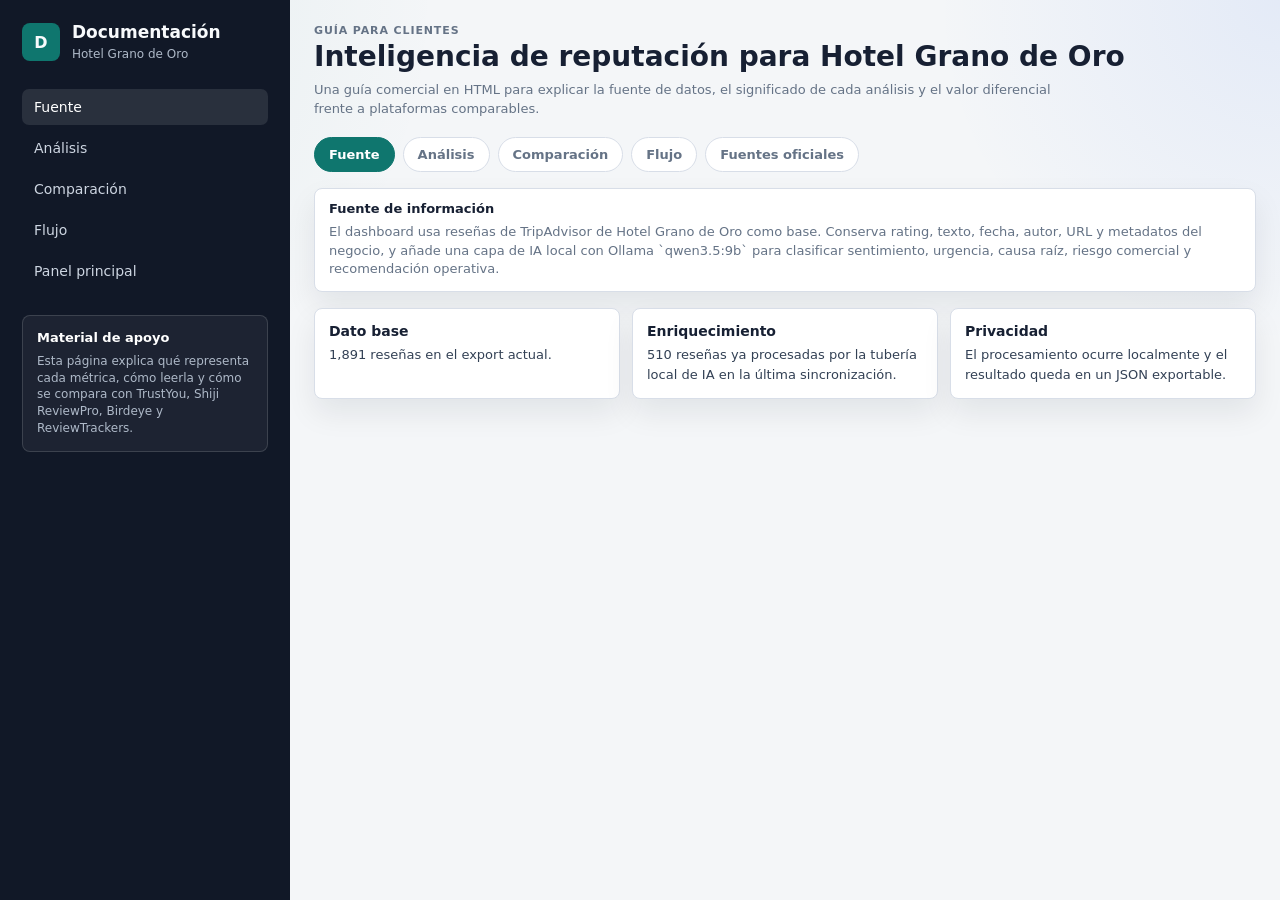
==== commit f6ffbccd: "Add KPI section and Spanish navigation" ====
--- a/documentacion.html
+++ b/documentacion.html
@@ -21,7 +21,7 @@
         <a href="#analisis">Análisis</a>
         <a href="#comparacion">Comparación</a>
         <a href="#flujo">Flujo</a>
-        <a href="./index.html">Volver al dashboard</a>
+        <a href="./index.html">Panel principal</a>
       </nav>
 
       <section class="sidebar-panel">
@@ -33,12 +33,9 @@
     <main class="app-shell docs-shell">
       <header class="topbar docs-topbar">
         <div>
-          <p class="eyebrow">Customer-facing guide</p>
+          <p class="eyebrow">Guía para clientes</p>
           <h2>Inteligencia de reputación para Hotel Grano de Oro</h2>
           <p class="page-summary">Una guía comercial en HTML para explicar la fuente de datos, el significado de cada análisis y el valor diferencial frente a plataformas comparables.</p>
-        </div>
-        <div class="topbar-actions">
-          <a class="inline-link" href="./index.html">Abrir dashboard</a>
         </div>
       </header>
 
@@ -81,7 +78,7 @@
 
           <div class="docs-columns">
             <article class="docs-copy">
-              <h4>Overview y tendencia</h4>
+              <h4>Resumen y tendencia</h4>
               <p>Muestran el estado general de la reputación, el volumen, la distribución de estrellas y la evolución mensual. Sirven para responder si la reputación mejora o si hay meses con presión operativa.</p>
             </article>
             <article class="docs-copy">
@@ -101,8 +98,8 @@
               <p>El LLM produce sentimiento semántico, urgencia, resumen, ruta por departamento, necesidad de compensación, SLA y borradores de respuesta. Esto convierte cada reseña en un caso de trabajo.</p>
             </article>
             <article class="docs-copy">
-              <h4>Benchmark, compliance y marca</h4>
-              <p>Benchmark compara propiedades o fuentes; compliance captura temas sensibles; brand voice genera respuestas y destaca oportunidades de marketing y reconocimiento al equipo.</p>
+              <h4>Benchmark, cumplimiento y marca</h4>
+              <p>Benchmark compara propiedades o fuentes; cumplimiento captura temas sensibles; voz de marca genera respuestas y destaca oportunidades de marketing y reconocimiento al equipo.</p>
             </article>
           </div>
         </section>
@@ -122,7 +119,7 @@
             <div class="comparison-row"><span>ReviewTrackers</span><p>Analítica de experiencia, sentimiento NLP, detección de tendencias, inteligencia competitiva y compliance.</p></div>
           </div>
 
-          <p class="docs-footnote">La diferencia de esta implementación es que no se queda en agregación y respuesta. Añade causa raíz, routing por departamento, riesgo comercial y una capa local exportable para CRM y operaciones.</p>
+          <p class="docs-footnote">La diferencia de esta implementación es que no se queda en agregación y respuesta. Añade causa raíz, enrutamiento por departamento, riesgo comercial y una capa local exportable para CRM y operaciones.</p>
         </section>
       </section>
 
--- a/styles.css
+++ b/styles.css
@@ -249,6 +249,75 @@
   color: var(--muted);
   font-size: 13px;
   line-height: 1.45;
+}
+
+.dashboard-panel {
+  display: none;
+  margin-bottom: 16px;
+}
+
+.dashboard-panel.active {
+  display: block;
+}
+
+.overview-layout {
+  grid-template-columns: 1fr;
+}
+
+.overview-hero {
+  order: 1;
+}
+
+.operations-layout .operations-right {
+  order: 1;
+}
+
+.operations-layout .operations-left {
+  order: 2;
+}
+
+.strategy-layout {
+  grid-template-columns: minmax(360px, 0.58fr) minmax(0, 1fr);
+}
+
+.strategy-layout .strategy-right {
+  order: 1;
+}
+
+.strategy-layout .strategy-left {
+  order: 2;
+}
+
+.ai-layout {
+  grid-template-columns: minmax(0, 0.95fr) minmax(360px, 0.55fr);
+}
+
+.crm-layout {
+  grid-template-columns: minmax(360px, 0.45fr) minmax(0, 1fr);
+}
+
+.benchmark-layout {
+  grid-template-columns: minmax(0, 1fr) minmax(360px, 0.48fr);
+}
+
+.brand-layout {
+  grid-template-columns: minmax(360px, 0.42fr) minmax(0, 1fr);
+}
+
+.sources-layout {
+  grid-template-columns: minmax(0, 1fr) minmax(360px, 0.46fr);
+}
+
+.automation-layout {
+  grid-template-columns: 1fr;
+}
+
+.automation-top {
+  order: 1;
+}
+
+.automation-bottom {
+  order: 2;
 }
 
 .metric-card,
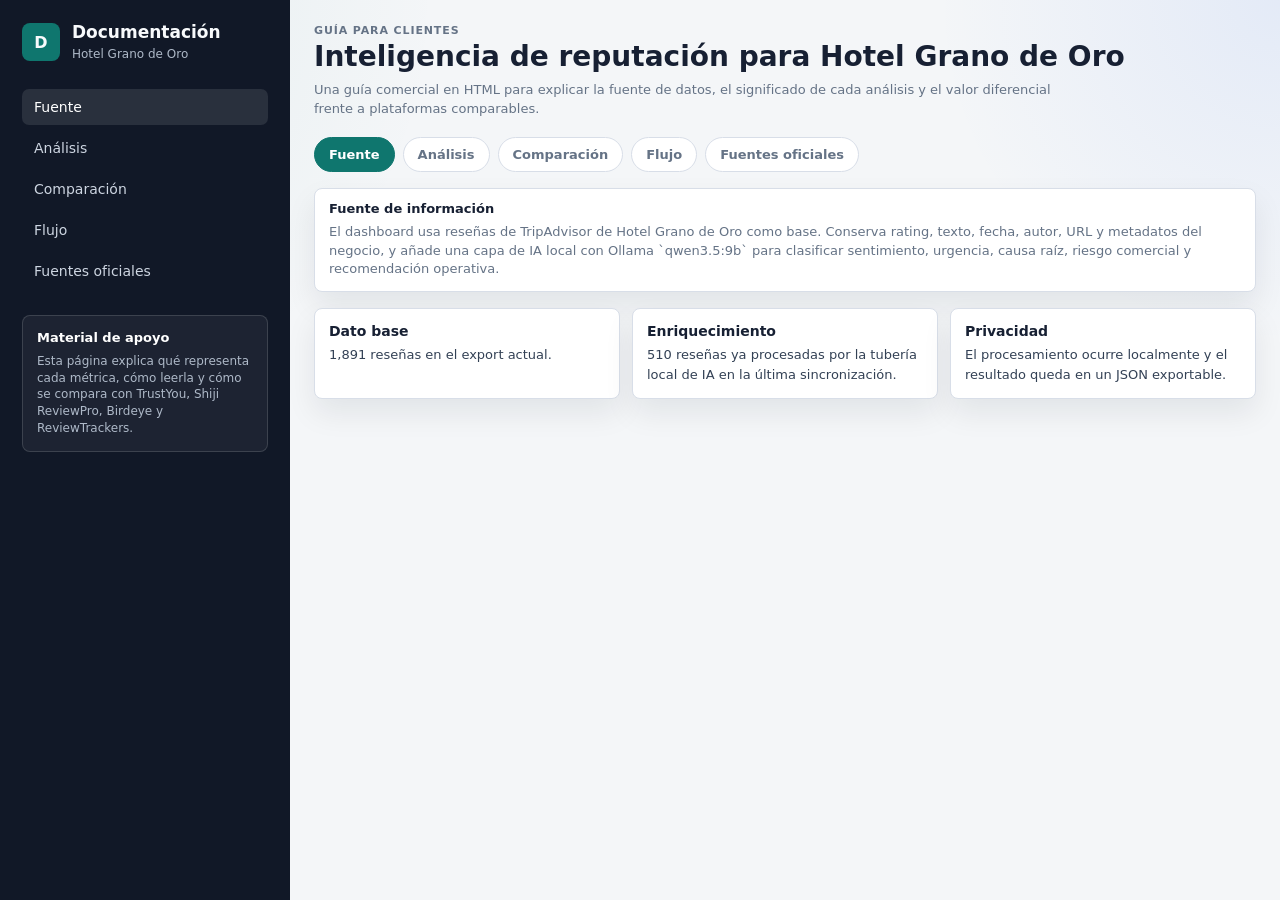
==== commit 8e4b7b06: "Move documentation to last nav item" ====
--- a/documentacion.html
+++ b/documentacion.html
@@ -21,7 +21,7 @@
         <a href="#analisis">Análisis</a>
         <a href="#comparacion">Comparación</a>
         <a href="#flujo">Flujo</a>
-        <a href="./index.html">Panel principal</a>
+        <a href="#fuentes-oficiales">Fuentes oficiales</a>
       </nav>
 
       <section class="sidebar-panel">
@@ -142,7 +142,7 @@
       </section>
 
       <section id="tab-fuentes" class="docs-tabpanel" role="tabpanel" hidden>
-        <section class="docs-section">
+        <section id="fuentes-oficiales" class="docs-section">
           <div class="docs-section-head">
             <p class="eyebrow">Fuentes oficiales</p>
             <h3>Referencias comparables</h3>
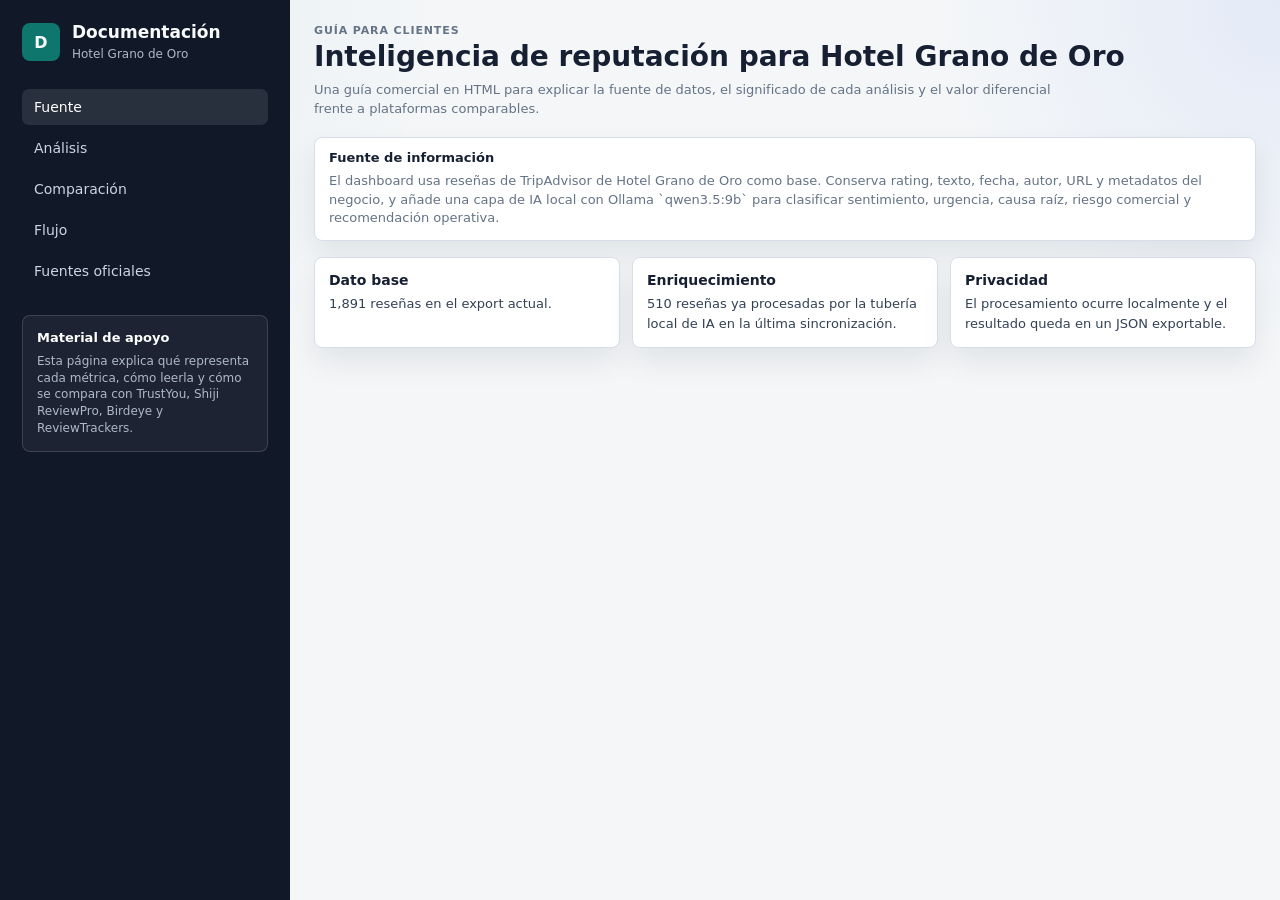
==== commit 9b1a7f25: "Use sidebar navigation for documentation" ====
--- a/documentacion.html
+++ b/documentacion.html
@@ -17,11 +17,11 @@
       </div>
 
       <nav class="nav">
-        <a class="active" href="#fuente">Fuente</a>
-        <a href="#analisis">Análisis</a>
-        <a href="#comparacion">Comparación</a>
-        <a href="#flujo">Flujo</a>
-        <a href="#fuentes-oficiales">Fuentes oficiales</a>
+        <a class="active" href="#tab-fuente" data-tab="fuente">Fuente</a>
+        <a href="#tab-analisis" data-tab="analisis">Análisis</a>
+        <a href="#tab-comparacion" data-tab="comparacion">Comparación</a>
+        <a href="#tab-flujo" data-tab="flujo">Flujo</a>
+        <a href="#tab-fuentes" data-tab="fuentes">Fuentes oficiales</a>
       </nav>
 
       <section class="sidebar-panel">
@@ -38,14 +38,6 @@
           <p class="page-summary">Una guía comercial en HTML para explicar la fuente de datos, el significado de cada análisis y el valor diferencial frente a plataformas comparables.</p>
         </div>
       </header>
-
-      <div class="docs-tabs" role="tablist" aria-label="Secciones de documentación">
-        <button class="docs-tab active" type="button" role="tab" aria-selected="true" aria-controls="tab-fuente" data-tab="fuente">Fuente</button>
-        <button class="docs-tab" type="button" role="tab" aria-selected="false" aria-controls="tab-analisis" data-tab="analisis">Análisis</button>
-        <button class="docs-tab" type="button" role="tab" aria-selected="false" aria-controls="tab-comparacion" data-tab="comparacion">Comparación</button>
-        <button class="docs-tab" type="button" role="tab" aria-selected="false" aria-controls="tab-flujo" data-tab="flujo">Flujo</button>
-        <button class="docs-tab" type="button" role="tab" aria-selected="false" aria-controls="tab-fuentes" data-tab="fuentes">Fuentes oficiales</button>
-      </div>
 
       <section id="tab-fuente" class="docs-tabpanel active" role="tabpanel">
         <section id="fuente" class="section-explainer">
@@ -163,15 +155,13 @@
       </section>
     </main>
     <script>
-      const tabs = Array.from(document.querySelectorAll('.docs-tab'));
+      const tabs = Array.from(document.querySelectorAll('.docs-sidebar .nav a[data-tab]'));
       const panels = Array.from(document.querySelectorAll('.docs-tabpanel'));
 
       function activateTab(name) {
         tabs.forEach((tab) => {
           const active = tab.dataset.tab === name;
           tab.classList.toggle('active', active);
-          tab.setAttribute('aria-selected', String(active));
-          tab.tabIndex = active ? 0 : -1;
         });
 
         panels.forEach((panel) => {
@@ -180,27 +170,19 @@
           panel.hidden = !active;
         });
 
-        const target = document.getElementById(`tab-${name}`);
-        if (target) {
-          target.scrollIntoView({ behavior: 'smooth', block: 'start' });
-        }
+        history.replaceState(null, '', `#tab-${name}`);
       }
 
       tabs.forEach((tab) => {
-        tab.addEventListener('click', () => activateTab(tab.dataset.tab));
-      });
-
-      window.addEventListener('hashchange', () => {
-        const hash = window.location.hash.replace('#', '');
-        if (hash === 'fuente' || hash === 'analisis' || hash === 'comparacion' || hash === 'flujo') {
-          activateTab(hash);
-        }
+        tab.addEventListener('click', (event) => {
+          event.preventDefault();
+          activateTab(tab.dataset.tab);
+        });
       });
 
       const initial = window.location.hash.replace('#', '');
-      if (['fuente', 'analisis', 'comparacion', 'flujo'].includes(initial)) {
-        activateTab(initial);
-      }
+      const initialTab = initial.startsWith('tab-') ? initial.replace('tab-', '') : initial;
+      activateTab(['fuente', 'analisis', 'comparacion', 'flujo', 'fuentes'].includes(initialTab) ? initialTab : 'fuente');
     </script>
   </body>
 </html>
--- a/styles.css
+++ b/styles.css
@@ -928,30 +928,6 @@
   align-items: flex-start;
 }
 
-.docs-tabs {
-  display: flex;
-  flex-wrap: wrap;
-  gap: 8px;
-  margin-bottom: 16px;
-}
-
-.docs-tab {
-  border: 1px solid var(--line);
-  border-radius: 999px;
-  padding: 9px 14px;
-  background: #ffffff;
-  color: var(--muted);
-  font-size: 13px;
-  font-weight: 700;
-  cursor: pointer;
-}
-
-.docs-tab.active {
-  border-color: var(--green);
-  background: var(--green);
-  color: #ffffff;
-}
-
 .docs-tabpanel {
   display: none;
 }
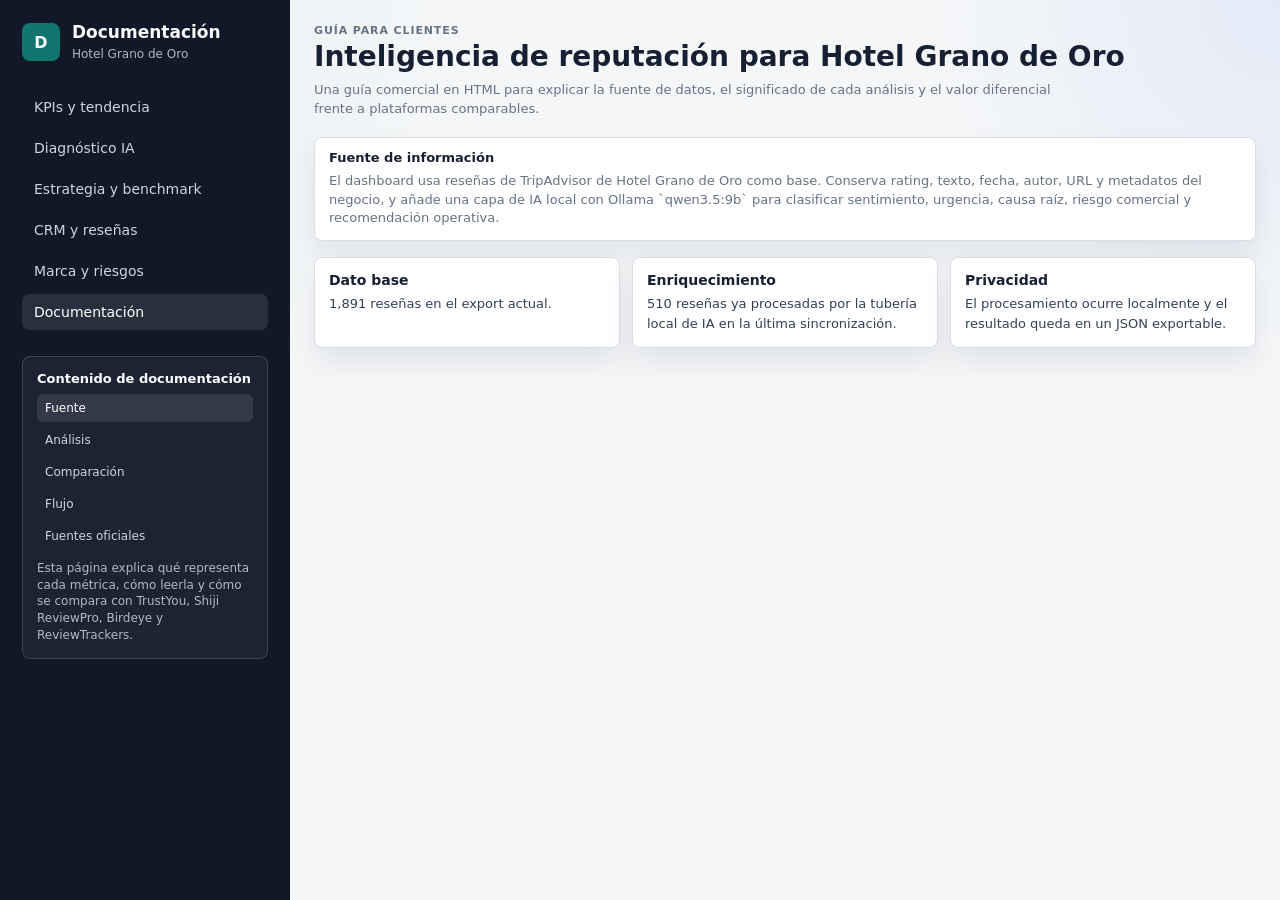
==== commit 00c48fea: "Fix documentation navigation" ====
--- a/documentacion.html
+++ b/documentacion.html
@@ -17,15 +17,23 @@
       </div>
 
       <nav class="nav">
-        <a class="active" href="#tab-fuente" data-tab="fuente">Fuente</a>
-        <a href="#tab-analisis" data-tab="analisis">Análisis</a>
-        <a href="#tab-comparacion" data-tab="comparacion">Comparación</a>
-        <a href="#tab-flujo" data-tab="flujo">Flujo</a>
-        <a href="#tab-fuentes" data-tab="fuentes">Fuentes oficiales</a>
+        <a href="./index.html#kpisPanel">KPIs y tendencia</a>
+        <a href="./index.html#serviceAnalysisPanel">Diagnóstico IA</a>
+        <a href="./index.html#strategyPanel">Estrategia y benchmark</a>
+        <a href="./index.html#crmPanel">CRM y reseñas</a>
+        <a href="./index.html#sourcesPanel">Marca y riesgos</a>
+        <a class="active" href="./documentacion.html">Documentación</a>
       </nav>
 
       <section class="sidebar-panel">
-        <label>Material de apoyo</label>
+        <label>Contenido de documentación</label>
+        <nav class="docs-local-nav">
+          <a class="active" href="#tab-fuente" data-tab="fuente">Fuente</a>
+          <a href="#tab-analisis" data-tab="analisis">Análisis</a>
+          <a href="#tab-comparacion" data-tab="comparacion">Comparación</a>
+          <a href="#tab-flujo" data-tab="flujo">Flujo</a>
+          <a href="#tab-fuentes" data-tab="fuentes">Fuentes oficiales</a>
+        </nav>
         <p>Esta página explica qué representa cada métrica, cómo leerla y cómo se compara con TrustYou, Shiji ReviewPro, Birdeye y ReviewTrackers.</p>
       </section>
     </aside>
@@ -130,6 +138,38 @@
             <li>Escalar los temas de compliance y revenue.</li>
             <li>Exportar el dataset para seguimiento o reporting.</li>
           </ol>
+
+          <div class="docs-section-head docs-subhead">
+            <p class="eyebrow">Automatización operativa</p>
+            <h3>Cómo se convierte una reseña en trabajo de CRM</h3>
+          </div>
+
+          <section class="docs-grid">
+            <article class="docs-card">
+              <strong>Invitación post salida</strong>
+              <p>La plataforma puede registrar huéspedes recientes y preparar invitaciones post estancia para aumentar volumen de reseñas y cerrar el ciclo de feedback.</p>
+            </article>
+            <article class="docs-card">
+              <strong>Recuperación de servicio</strong>
+              <p>Las reseñas con baja calificación, sentimiento negativo o urgencia alta pasan a una cola de seguimiento para CRM y operaciones.</p>
+            </article>
+            <article class="docs-card">
+              <strong>SLA de respuesta</strong>
+              <p>El enriquecimiento LLM asigna prioridad y horas de SLA, separando casos críticos de monitoreo regular.</p>
+            </article>
+            <article class="docs-card">
+              <strong>Asignación operativa</strong>
+              <p>Cada reseña enriquecida sugiere dueño responsable: recepción, habitaciones, alimentos y bebidas, ingresos, gerencia, seguridad u otros.</p>
+            </article>
+            <article class="docs-card">
+              <strong>Análisis profundo</strong>
+              <p>El meta del dataset incluye una lectura agregada generada por LLM desde métricas reales, evidencia seleccionada y cobertura de enriquecimiento.</p>
+            </article>
+            <article class="docs-card">
+              <strong>Exportación CRM</strong>
+              <p>El resultado queda en JSON y CSV para alimentar tableros, tareas internas, reporting comercial o integraciones posteriores.</p>
+            </article>
+          </section>
         </section>
       </section>
 
@@ -155,7 +195,7 @@
       </section>
     </main>
     <script>
-      const tabs = Array.from(document.querySelectorAll('.docs-sidebar .nav a[data-tab]'));
+      const tabs = Array.from(document.querySelectorAll('.docs-local-nav a[data-tab]'));
       const panels = Array.from(document.querySelectorAll('.docs-tabpanel'));
 
       function activateTab(name) {
--- a/styles.css
+++ b/styles.css
@@ -105,6 +105,26 @@
   font-weight: 700;
 }
 
+.docs-local-nav {
+  display: grid;
+  gap: 4px;
+  margin-bottom: 10px;
+}
+
+.docs-local-nav a {
+  color: #cdd5e1;
+  text-decoration: none;
+  padding: 7px 8px;
+  border-radius: 6px;
+  font-size: 12px;
+}
+
+.docs-local-nav a.active,
+.docs-local-nav a:hover {
+  color: #ffffff;
+  background: rgba(255, 255, 255, 0.1);
+}
+
 .sidebar-panel input {
   width: 100%;
   min-width: 0;
@@ -308,18 +328,6 @@
   grid-template-columns: minmax(0, 1fr) minmax(360px, 0.46fr);
 }
 
-.automation-layout {
-  grid-template-columns: 1fr;
-}
-
-.automation-top {
-  order: 1;
-}
-
-.automation-bottom {
-  order: 2;
-}
-
 .metric-card,
 .panel,
 .workflow-card {
@@ -381,8 +389,34 @@
   grid-template-columns: minmax(360px, 0.45fr) minmax(0, 1fr);
 }
 
+.analysis-grid {
+  display: grid;
+  grid-template-columns: minmax(0, 1fr) minmax(360px, 0.48fr);
+  gap: 16px;
+  margin-bottom: 16px;
+}
+
 .panel {
   padding: 16px;
+}
+
+.analysis-list {
+  display: grid;
+  gap: 10px;
+}
+
+.analysis-list.compact {
+  gap: 8px;
+}
+
+.analysis-item {
+  border: 1px solid var(--line);
+  border-radius: 8px;
+  padding: 11px 12px;
+  background: #f8fafc;
+  color: #334155;
+  font-size: 13px;
+  line-height: 1.5;
 }
 
 .panel-heading {
@@ -981,6 +1015,10 @@
   font-size: 22px;
 }
 
+.docs-subhead {
+  margin-top: 18px;
+}
+
 .docs-columns {
   display: grid;
   grid-template-columns: repeat(2, minmax(0, 1fr));
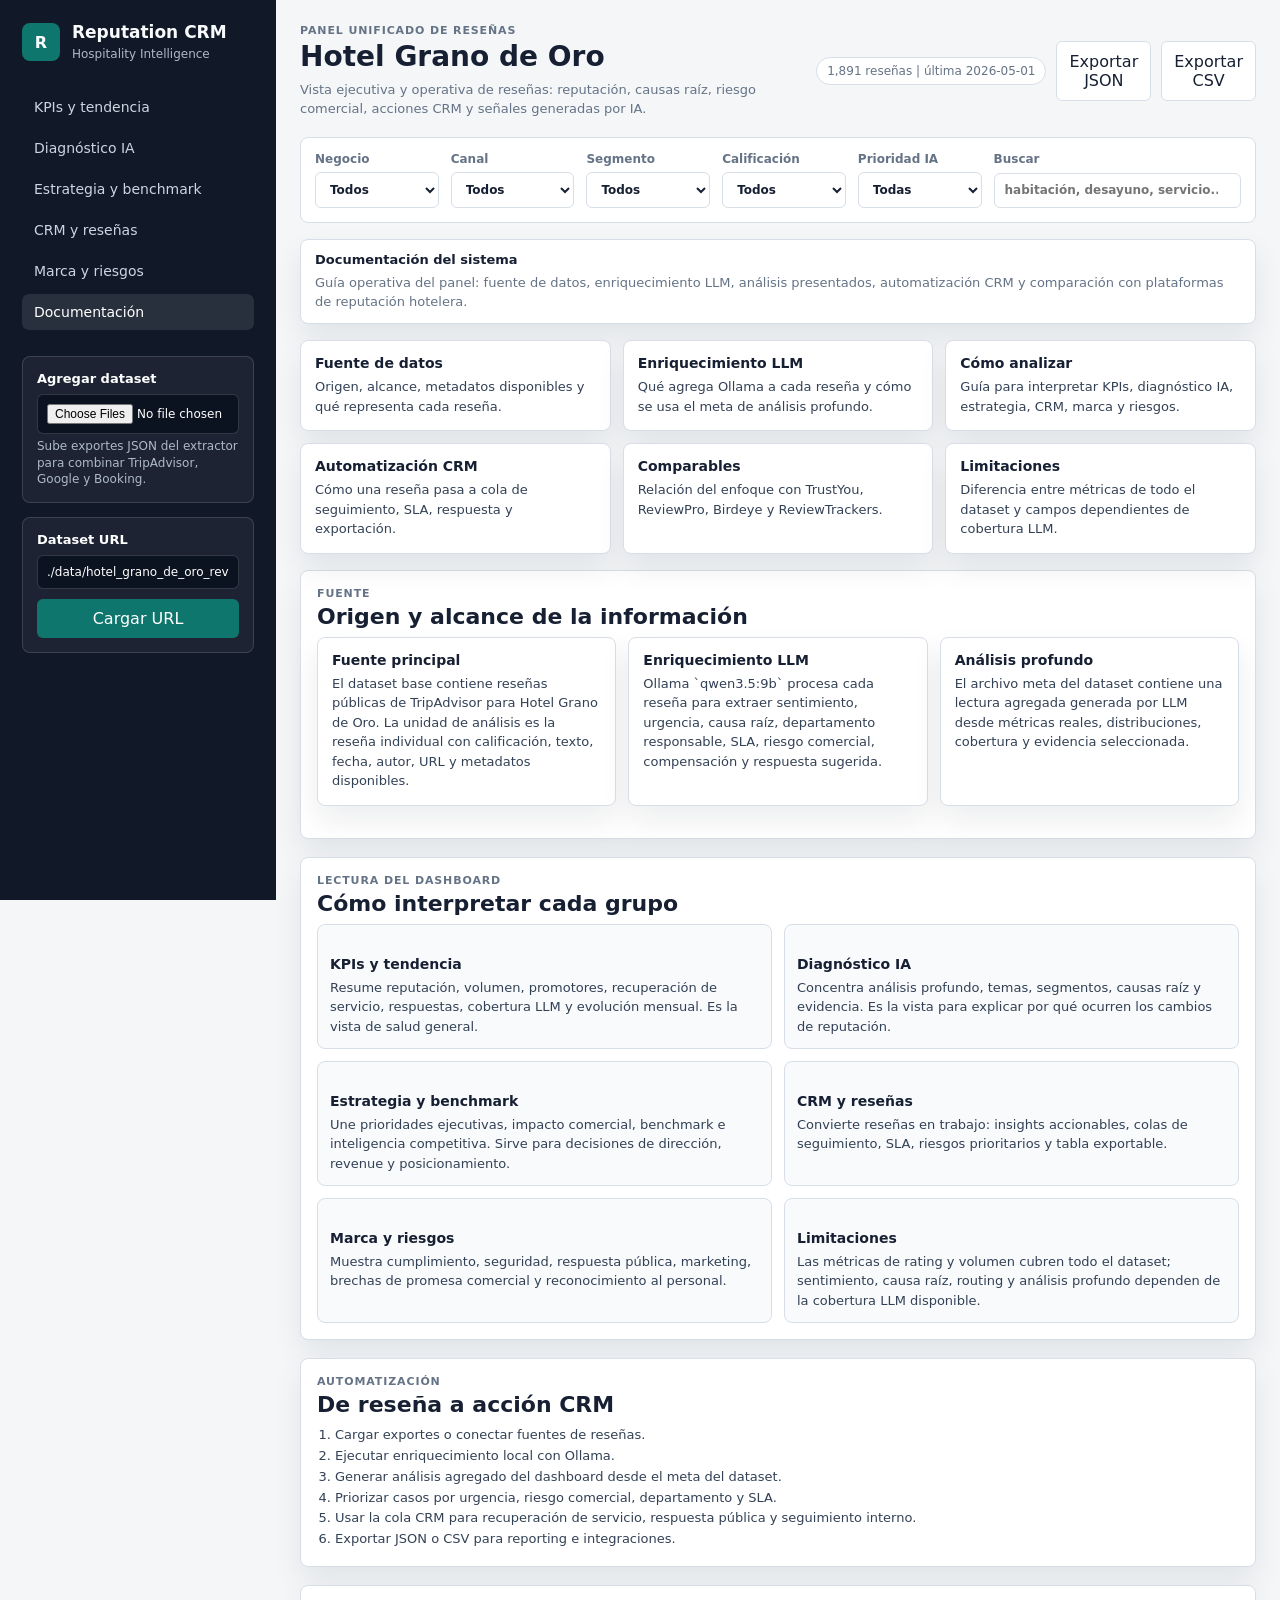
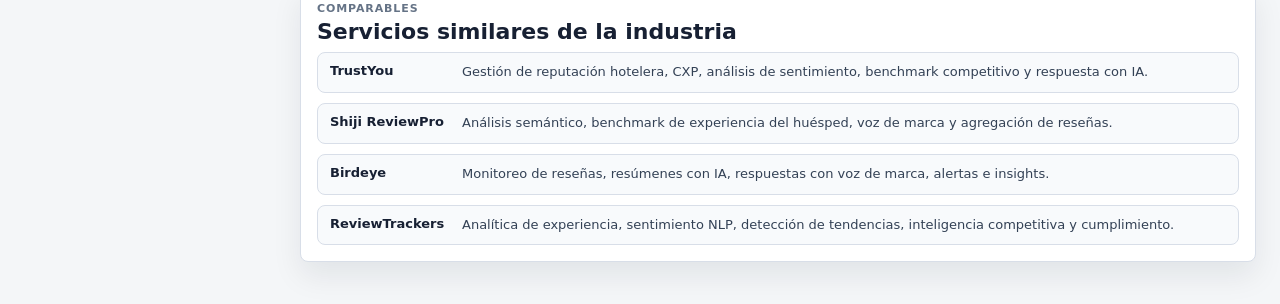
==== commit c122eed1: "Restructure documentation as dashboard panel" ====
--- a/documentacion.html
+++ b/documentacion.html
@@ -3,226 +3,14 @@
   <head>
     <meta charset="utf-8" />
     <meta name="viewport" content="width=device-width, initial-scale=1" />
+    <meta http-equiv="refresh" content="0; url=./index.html#documentationPanel" />
     <title>Documentación - Hotel Grano de Oro Reputation CRM</title>
-    <link rel="stylesheet" href="./styles.css" />
+    <link rel="canonical" href="./index.html#documentationPanel" />
   </head>
-  <body class="docs-page">
-    <aside class="sidebar docs-sidebar">
-      <div class="brand">
-        <div class="brand-mark">D</div>
-        <div>
-          <h1>Documentación</h1>
-          <p>Hotel Grano de Oro</p>
-        </div>
-      </div>
-
-      <nav class="nav">
-        <a href="./index.html#kpisPanel">KPIs y tendencia</a>
-        <a href="./index.html#serviceAnalysisPanel">Diagnóstico IA</a>
-        <a href="./index.html#strategyPanel">Estrategia y benchmark</a>
-        <a href="./index.html#crmPanel">CRM y reseñas</a>
-        <a href="./index.html#sourcesPanel">Marca y riesgos</a>
-        <a class="active" href="./documentacion.html">Documentación</a>
-      </nav>
-
-      <section class="sidebar-panel">
-        <label>Contenido de documentación</label>
-        <nav class="docs-local-nav">
-          <a class="active" href="#tab-fuente" data-tab="fuente">Fuente</a>
-          <a href="#tab-analisis" data-tab="analisis">Análisis</a>
-          <a href="#tab-comparacion" data-tab="comparacion">Comparación</a>
-          <a href="#tab-flujo" data-tab="flujo">Flujo</a>
-          <a href="#tab-fuentes" data-tab="fuentes">Fuentes oficiales</a>
-        </nav>
-        <p>Esta página explica qué representa cada métrica, cómo leerla y cómo se compara con TrustYou, Shiji ReviewPro, Birdeye y ReviewTrackers.</p>
-      </section>
-    </aside>
-
-    <main class="app-shell docs-shell">
-      <header class="topbar docs-topbar">
-        <div>
-          <p class="eyebrow">Guía para clientes</p>
-          <h2>Inteligencia de reputación para Hotel Grano de Oro</h2>
-          <p class="page-summary">Una guía comercial en HTML para explicar la fuente de datos, el significado de cada análisis y el valor diferencial frente a plataformas comparables.</p>
-        </div>
-      </header>
-
-      <section id="tab-fuente" class="docs-tabpanel active" role="tabpanel">
-        <section id="fuente" class="section-explainer">
-          <strong>Fuente de información</strong>
-          <p>El dashboard usa reseñas de TripAdvisor de Hotel Grano de Oro como base. Conserva rating, texto, fecha, autor, URL y metadatos del negocio, y añade una capa de IA local con Ollama `qwen3.5:9b` para clasificar sentimiento, urgencia, causa raíz, riesgo comercial y recomendación operativa.</p>
-        </section>
-
-        <section class="docs-grid">
-          <article class="docs-card">
-            <strong>Dato base</strong>
-            <p>1,891 reseñas en el export actual.</p>
-          </article>
-          <article class="docs-card">
-            <strong>Enriquecimiento</strong>
-            <p>510 reseñas ya procesadas por la tubería local de IA en la última sincronización.</p>
-          </article>
-          <article class="docs-card">
-            <strong>Privacidad</strong>
-            <p>El procesamiento ocurre localmente y el resultado queda en un JSON exportable.</p>
-          </article>
-        </section>
-      </section>
-
-      <section id="tab-analisis" class="docs-tabpanel" role="tabpanel" hidden>
-        <section id="analisis" class="docs-section">
-          <div class="docs-section-head">
-            <p class="eyebrow">Análisis</p>
-            <h3>Qué muestra cada bloque</h3>
-          </div>
-
-          <div class="docs-columns">
-            <article class="docs-copy">
-              <h4>Resumen y tendencia</h4>
-              <p>Muestran el estado general de la reputación, el volumen, la distribución de estrellas y la evolución mensual. Sirven para responder si la reputación mejora o si hay meses con presión operativa.</p>
-            </article>
-            <article class="docs-copy">
-              <h4>Temas y segmento</h4>
-              <p>Traducen texto libre en temas operativos y perfiles de huésped. Ayudan a identificar si el problema está en habitaciones, limpieza, comida, ruido, servicio o en segmentos específicos como familias o viajeros de negocios.</p>
-            </article>
-            <article class="docs-copy">
-              <h4>Resumen ejecutivo</h4>
-              <p>Condensa cobertura IA, urgencias, compensaciones, riesgo comercial, brechas de marca y reconocimiento al staff. Está diseñado para dirección y para reuniones operativas.</p>
-            </article>
-            <article class="docs-copy">
-              <h4>Causa raíz y patrones</h4>
-              <p>Organiza reseñas por causa probable y muestra ejemplos concretos. Es la vista más útil para convertir feedback en una lista de mejoras priorizadas.</p>
-            </article>
-            <article class="docs-copy">
-              <h4>IA accionable</h4>
-              <p>El LLM produce sentimiento semántico, urgencia, resumen, ruta por departamento, necesidad de compensación, SLA y borradores de respuesta. Esto convierte cada reseña en un caso de trabajo.</p>
-            </article>
-            <article class="docs-copy">
-              <h4>Benchmark, cumplimiento y marca</h4>
-              <p>Benchmark compara propiedades o fuentes; cumplimiento captura temas sensibles; voz de marca genera respuestas y destaca oportunidades de marketing y reconocimiento al equipo.</p>
-            </article>
-          </div>
-        </section>
-      </section>
-
-      <section id="tab-comparacion" class="docs-tabpanel" role="tabpanel" hidden>
-        <section id="comparacion" class="docs-section">
-          <div class="docs-section-head">
-            <p class="eyebrow">Comparación</p>
-            <h3>Cómo se compara con servicios líderes</h3>
-          </div>
-
-          <div class="comparison-list docs-comparison">
-            <div class="comparison-row"><span>TrustYou</span><p>Gestión de reputación hotelera, CXP, análisis de sentimiento, benchmark competitivo y respuesta con IA.</p></div>
-            <div class="comparison-row"><span>Shiji ReviewPro</span><p>Análisis semántico, benchmark de experiencia del huésped, voz de marca y agregación de reseñas.</p></div>
-            <div class="comparison-row"><span>Birdeye</span><p>Monitoreo de reseñas, resúmenes con IA, respuestas con voz de marca, alertas e insights.</p></div>
-            <div class="comparison-row"><span>ReviewTrackers</span><p>Analítica de experiencia, sentimiento NLP, detección de tendencias, inteligencia competitiva y compliance.</p></div>
-          </div>
-
-          <p class="docs-footnote">La diferencia de esta implementación es que no se queda en agregación y respuesta. Añade causa raíz, enrutamiento por departamento, riesgo comercial y una capa local exportable para CRM y operaciones.</p>
-        </section>
-      </section>
-
-      <section id="tab-flujo" class="docs-tabpanel" role="tabpanel" hidden>
-        <section id="flujo" class="docs-section">
-          <div class="docs-section-head">
-            <p class="eyebrow">Flujo</p>
-            <h3>Cómo usarlo en una operación real</h3>
-          </div>
-
-          <ol class="docs-steps">
-            <li>Cargar exportes o conectar la fuente de reviews.</li>
-            <li>Ejecutar enriquecimiento local con Ollama.</li>
-            <li>Revisar el resumen ejecutivo y la cola CRM.</li>
-            <li>Asignar cada caso a un departamento responsable.</li>
-            <li>Escalar los temas de compliance y revenue.</li>
-            <li>Exportar el dataset para seguimiento o reporting.</li>
-          </ol>
-
-          <div class="docs-section-head docs-subhead">
-            <p class="eyebrow">Automatización operativa</p>
-            <h3>Cómo se convierte una reseña en trabajo de CRM</h3>
-          </div>
-
-          <section class="docs-grid">
-            <article class="docs-card">
-              <strong>Invitación post salida</strong>
-              <p>La plataforma puede registrar huéspedes recientes y preparar invitaciones post estancia para aumentar volumen de reseñas y cerrar el ciclo de feedback.</p>
-            </article>
-            <article class="docs-card">
-              <strong>Recuperación de servicio</strong>
-              <p>Las reseñas con baja calificación, sentimiento negativo o urgencia alta pasan a una cola de seguimiento para CRM y operaciones.</p>
-            </article>
-            <article class="docs-card">
-              <strong>SLA de respuesta</strong>
-              <p>El enriquecimiento LLM asigna prioridad y horas de SLA, separando casos críticos de monitoreo regular.</p>
-            </article>
-            <article class="docs-card">
-              <strong>Asignación operativa</strong>
-              <p>Cada reseña enriquecida sugiere dueño responsable: recepción, habitaciones, alimentos y bebidas, ingresos, gerencia, seguridad u otros.</p>
-            </article>
-            <article class="docs-card">
-              <strong>Análisis profundo</strong>
-              <p>El meta del dataset incluye una lectura agregada generada por LLM desde métricas reales, evidencia seleccionada y cobertura de enriquecimiento.</p>
-            </article>
-            <article class="docs-card">
-              <strong>Exportación CRM</strong>
-              <p>El resultado queda en JSON y CSV para alimentar tableros, tareas internas, reporting comercial o integraciones posteriores.</p>
-            </article>
-          </section>
-        </section>
-      </section>
-
-      <section id="tab-fuentes" class="docs-tabpanel" role="tabpanel" hidden>
-        <section id="fuentes-oficiales" class="docs-section">
-          <div class="docs-section-head">
-            <p class="eyebrow">Fuentes oficiales</p>
-            <h3>Referencias comparables</h3>
-          </div>
-
-          <div class="docs-links">
-            <a href="https://www.trustyou.com/products/reputation-management" target="_blank" rel="noreferrer">TrustYou - Reputation Management</a>
-            <a href="https://www.trustyou.com/products/customer_experience_platform/" target="_blank" rel="noreferrer">TrustYou - Customer Experience Platform</a>
-            <a href="https://resources.trustyou.com/request-a-cxp-demo" target="_blank" rel="noreferrer">TrustYou - CXP Demo</a>
-            <a href="https://www.shijigroup.com/reviewpro-reputation" target="_blank" rel="noreferrer">Shiji ReviewPro - Reputation</a>
-            <a href="https://www.shijigroup.com/reviewpro-reputation/features" target="_blank" rel="noreferrer">Shiji ReviewPro - Features</a>
-            <a href="https://www.reviewtrackers.com/social-media-marketing/" target="_blank" rel="noreferrer">ReviewTrackers - Customer Experience Analytics</a>
-            <a href="https://www.reviewtrackers.com/plans/" target="_blank" rel="noreferrer">ReviewTrackers - Pricing</a>
-            <a href="https://birdeye.com/review-management/" target="_blank" rel="noreferrer">Birdeye - Review Management</a>
-            <a href="https://birdeye.com/reviews/" target="_blank" rel="noreferrer">Birdeye - Reviews AI</a>
-          </div>
-        </section>
-      </section>
-    </main>
+  <body>
     <script>
-      const tabs = Array.from(document.querySelectorAll('.docs-local-nav a[data-tab]'));
-      const panels = Array.from(document.querySelectorAll('.docs-tabpanel'));
-
-      function activateTab(name) {
-        tabs.forEach((tab) => {
-          const active = tab.dataset.tab === name;
-          tab.classList.toggle('active', active);
-        });
-
-        panels.forEach((panel) => {
-          const active = panel.id === `tab-${name}`;
-          panel.classList.toggle('active', active);
-          panel.hidden = !active;
-        });
-
-        history.replaceState(null, '', `#tab-${name}`);
-      }
-
-      tabs.forEach((tab) => {
-        tab.addEventListener('click', (event) => {
-          event.preventDefault();
-          activateTab(tab.dataset.tab);
-        });
-      });
-
-      const initial = window.location.hash.replace('#', '');
-      const initialTab = initial.startsWith('tab-') ? initial.replace('tab-', '') : initial;
-      activateTab(['fuente', 'analisis', 'comparacion', 'flujo', 'fuentes'].includes(initialTab) ? initialTab : 'fuente');
+      window.location.replace("./index.html#documentationPanel");
     </script>
+    <p><a href="./index.html#documentationPanel">Abrir documentación</a></p>
   </body>
 </html>
